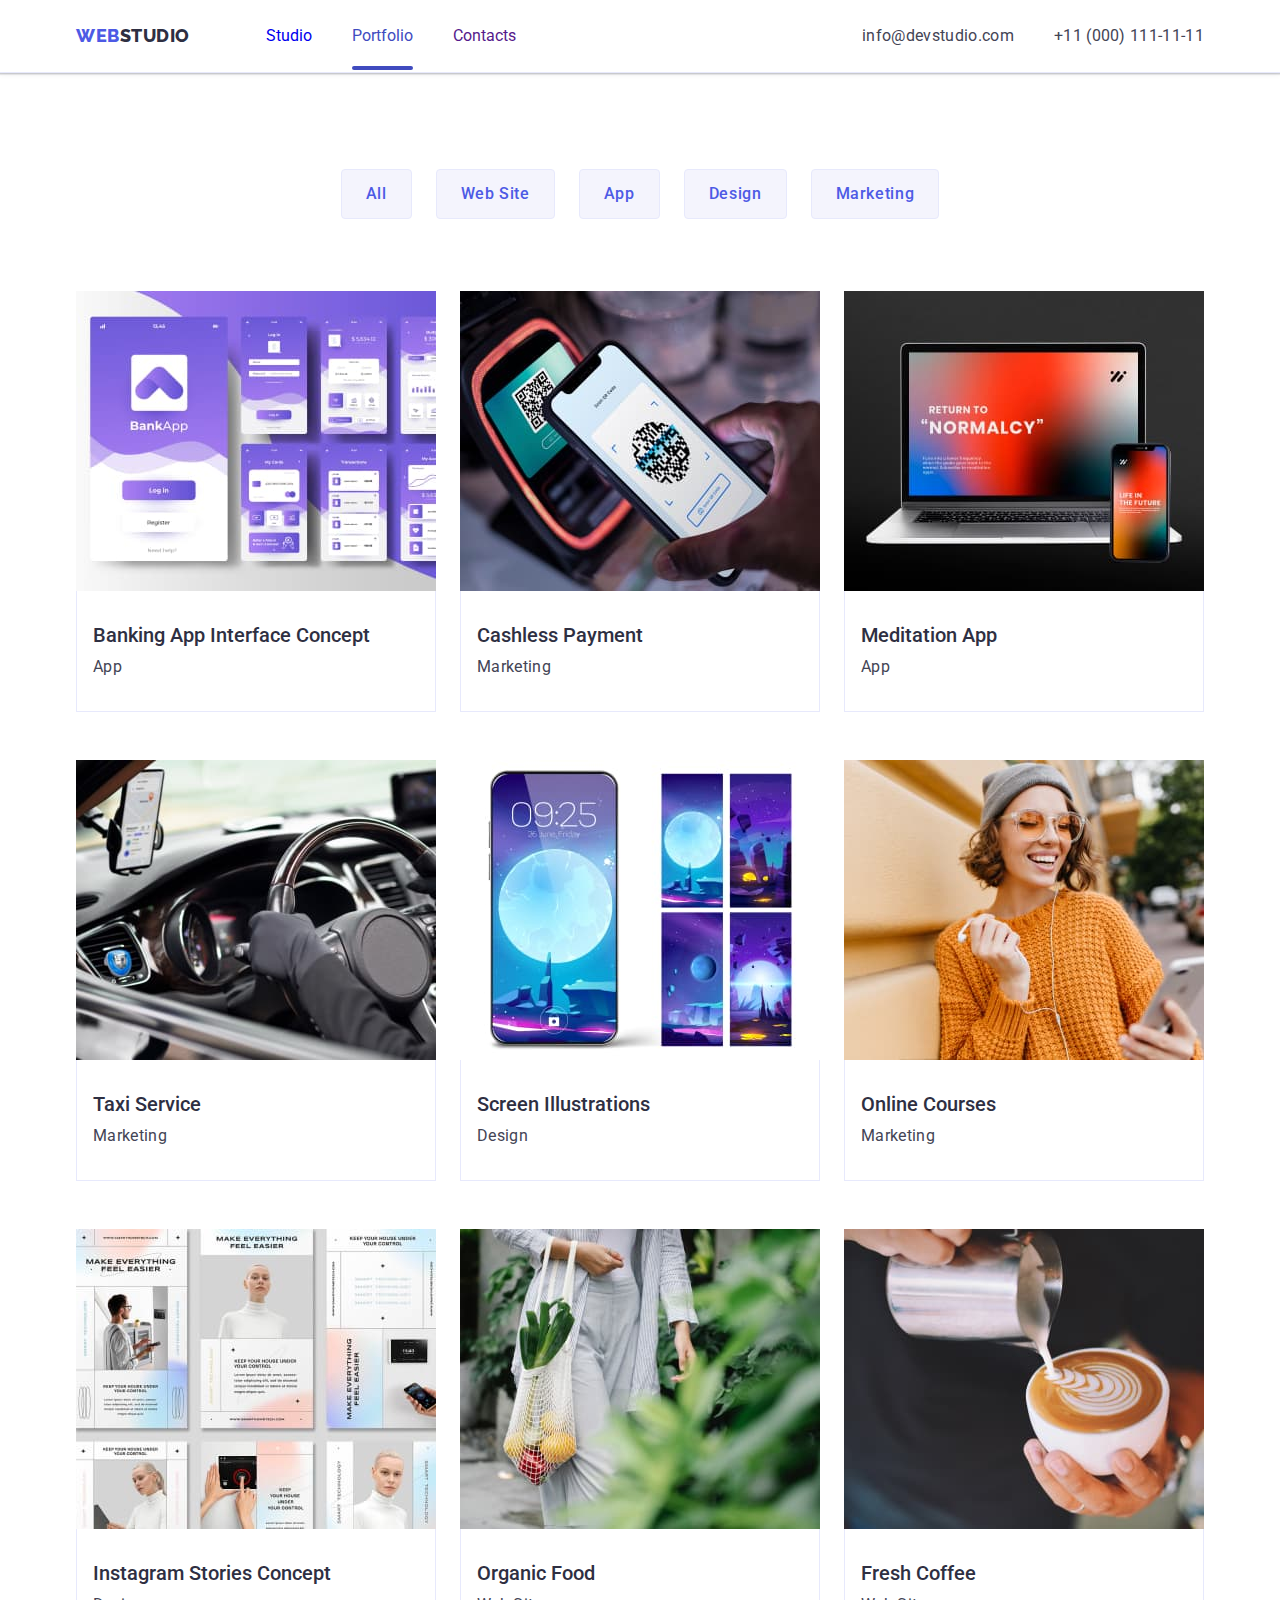
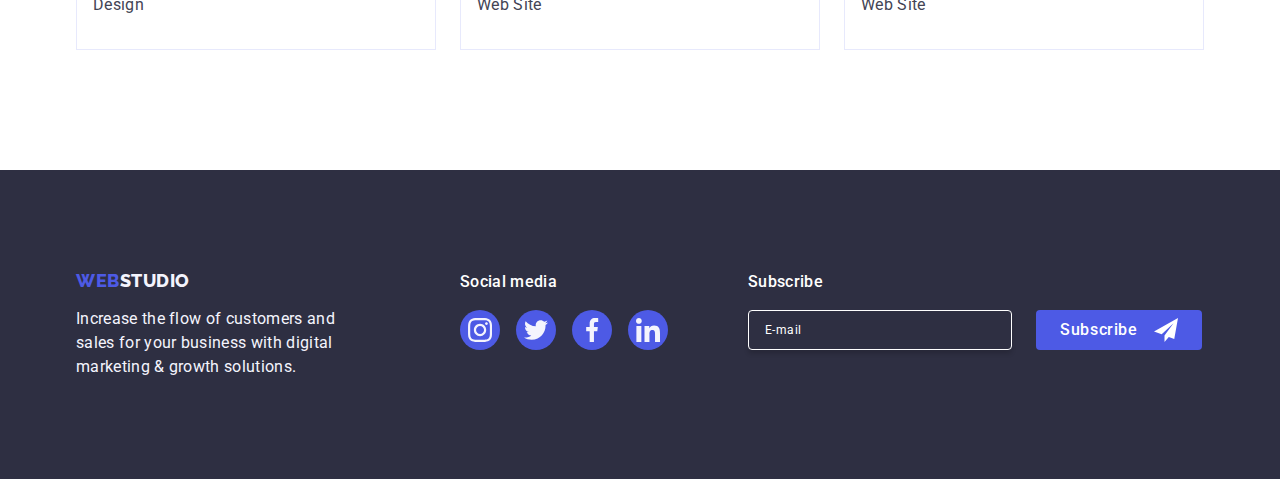
==== portfolio.html @ 520d7898 "13.01.2024" ====
<!DOCTYPE html>
<html lang="en">
  <head>
    <meta charset="UTF-8" />
    <meta name="viewport" content="width=device-width, initial-scale=1.0" />
    <link rel="preconnect" href="https://fonts.googleapis.com" />
    <link rel="preconnect" href="https://fonts.gstatic.com" crossorigin />
    <link
      href="https://fonts.googleapis.com/css2?family=Raleway:wght@800&family=Roboto:wght@400;500;700;900&display=swap"
      rel="stylesheet"
    />
    <!-- Najpierw normalizator -->
    <link
      rel="stylesheet"
      href="https://cdnjs.cloudflare.com/ajax/libs/modern-normalize/1.0.0/modern-normalize.min.css"
    />
    <link rel="stylesheet" href="./css/styles.css" />
    <title>Portfolio</title>
  </head>
  <body>
    <header class="header">
      <div class="container header-container">
        <nav class="header-container">
          <a class="logo link" href="./index.html"
            >Web<span class="logo-secondpart">Studio</span>
          </a>
          <ul class="list header-nav-list">
            <li>
              <a class="link" href="./index.html">Studio</a>
            </li>
            <li>
              <a class="link current" href="./portfolio.html">Portfolio</a>
            </li>
            <li>
              <a class="link" href="">Contacts</a>
            </li>
          </ul>
        </nav>
        <address class="address">
          <ul class="list header-address-list">
            <li>
              <a class="link" href="mailto:info@devstudio.com"
                >info@devstudio.com</a
              >
            </li>
            <li>
              <a class="link" href="tel:+110001111111">+11 (000) 111-11-11</a>
            </li>
          </ul>
        </address>
      </div>
    </header>
    <main>
      <section class="section-portfolio">
        <div class="container">
          <h1 class="visually-hidden">Portfolio</h1>
          <!-- Buttons -->
          <ul class="button-portfolio-list list">
            <li><button type="button" class="button-portfolio">All</button></li>
            <li>
              <button type="button" class="button-portfolio">Web Site</button>
            </li>
            <li><button type="button" class="button-portfolio">App</button></li>
            <li>
              <button type="button" class="button-portfolio">Design</button>
            </li>
            <li>
              <button type="button" class="button-portfolio">Marketing</button>
            </li>
          </ul>

          <!-- first line -->

          <ul class="picture-list list">
            <li class="section-list-item">
              <a href="" class="link">
                <div class="picture-overley-container">
                  <img
                    src="./images/portfolio/section1/bankingAppInterfaceConcept1.jpg"
                    alt="banking app interface concept"
                    width="360"
                    height="300"
                  />
                  <p class="picture-overlay-text">
                    14 Stylish and User-Friendly App Design Concepts · Task
                    Manager App · Calorie Tracker App · Exotic Fruit Ecommerce
                    App · Cloud Storage App
                  </p>
                </div>
                <div class="picture-list-item">
                  <h2 class="list-item-header">
                    Banking App Interface Concept
                  </h2>
                  <p class="text">App</p>
                </div>
              </a>
            </li>
            <li class="section-list-item">
              <a href="" class="link">
                <div class="picture-overley-container">
                  <img
                    src="./images/portfolio/section1/mobilePhoneAndPaymentTerminal2.jpg"
                    alt="mobile phone and payment terminal"
                    width="360"
                    height="300"
                  />
                  <p class="picture-overlay-text">
                    14 Stylish and User-Friendly App Design Concepts · Task
                    Manager App · Calorie Tracker App · Exotic Fruit Ecommerce
                    App · Cloud Storage App
                  </p>
                </div>
                <div class="picture-list-item">
                  <h2 class="list-item-header">Cashless Payment</h2>
                  <p class="text">Marketing</p>
                </div>
              </a>
            </li>
            <li class="section-list-item">
              <a href="" class="link">
                <div class="picture-overley-container">
                  <img
                    src="./images/portfolio/section1/openLaptopWithMobilePhone3.jpg"
                    alt="open laptop with mobile phone"
                    width="360"
                    height="300"
                  />
                  <p class="picture-overlay-text">
                    14 Stylish and User-Friendly App Design Concepts · Task
                    Manager App · Calorie Tracker App · Exotic Fruit Ecommerce
                    App · Cloud Storage App
                  </p>
                </div>
                <div class="picture-list-item">
                  <h2 class="list-item-header">Meditation App</h2>
                  <p class="text">App</p>
                </div>
              </a>
            </li>

            <!-- second line -->

            <li class="section-list-item">
              <a href="" class="link">
                <div class="picture-overley-container">
                  <img
                    src="./images/portfolio/section2/carInteriorExteriorView1.jpg"
                    alt="car interior exterior view"
                    width="360"
                    height="300"
                  />
                  <p class="picture-overlay-text">
                    14 Stylish and User-Friendly App Design Concepts · Task
                    Manager App · Calorie Tracker App · Exotic Fruit Ecommerce
                    App · Cloud Storage App
                  </p>
                </div>
                <div class="picture-list-item">
                  <h2 class="list-item-header">Taxi Service</h2>
                  <p class="text">Marketing</p>
                </div>
              </a>
            </li>
            <li class="section-list-item">
              <a href="" class="link">
                <div class="picture-overley-container">
                  <img
                    src="./images/portfolio/section2/phoneScreenWithVisibleWallpaperAndFourSmallWallpaperImages2.jpg"
                    alt="phone screen with visible wallpaper and four small wallpaper images"
                    width="360"
                    height="300"
                  />
                  <p class="picture-overlay-text">
                    14 Stylish and User-Friendly App Design Concepts · Task
                    Manager App · Calorie Tracker App · Exotic Fruit Ecommerce
                    App · Cloud Storage App
                  </p>
                </div>
                <div class="picture-list-item">
                  <h2 class="list-item-header">Screen Illustrations</h2>
                  <p class="text">Design</p>
                </div>
              </a>
            </li>
            <li class="section-list-item">
              <a href="" class="link">
                <div class="picture-overley-container">
                  <img
                    src="./images/portfolio/section2/womanWithGlassesInAnOrangeSweater3.jpg"
                    alt="woman with glasses in an orange sweater"
                    width="360"
                    height="300"
                  />
                  <p class="picture-overlay-text">
                    14 Stylish and User-Friendly App Design Concepts · Task
                    Manager App · Calorie Tracker App · Exotic Fruit Ecommerce
                    App · Cloud Storage App
                  </p>
                </div>
                <div class="picture-list-item">
                  <h2 class="list-item-header">Online Courses</h2>
                  <p class="text">Marketing</p>
                </div>
              </a>
            </li>

            <!-- third line -->

            <li class="section-list-item">
              <a href="" class="link">
                <div class="picture-overley-container">
                  <img
                    src="./images/portfolio/section3/sixPicturesWithTheMottoMakeEverythingEasier1.jpg"
                    alt="six pictures with the motto make everything easier"
                    width="360"
                    height="300"
                  />
                  <p class="picture-overlay-text">
                    14 Stylish and User-Friendly App Design Concepts · Task
                    Manager App · Calorie Tracker App · Exotic Fruit Ecommerce
                    App · Cloud Storage App
                  </p>
                </div>
                <div class="picture-list-item">
                  <h2 class="list-item-header">Instagram Stories Concept</h2>
                  <p class="text">Design</p>
                </div>
              </a>
            </li>
            <li class="section-list-item">
              <a href="" class="link">
                <div class="picture-overley-container">
                  <img
                    src="./images/portfolio/section3/womanHoldingABagWithVegetables2.jpg"
                    alt="woman holding a bag with vegetables"
                    width="360"
                    height="300"
                  />
                  <p class="picture-overlay-text">
                    14 Stylish and User-Friendly App Design Concepts · Task
                    Manager App · Calorie Tracker App · Exotic Fruit Ecommerce
                    App · Cloud Storage App
                  </p>
                </div>
                <div class="picture-list-item">
                  <h2 class="list-item-header">Organic Food</h2>
                  <p class="text">Web Site</p>
                </div>
              </a>
            </li>
            <li class="section-list-item">
              <a href="" class="link">
                <div class="picture-overley-container">
                  <img
                    src="./images/portfolio/section3/aJugWithMilkPouringIntoACupFullOfCoffee3.jpg"
                    alt="a jug with milk pouring into a cup full of coffee"
                    width="360"
                    height="300"
                  />
                  <p class="picture-overlay-text">
                    14 Stylish and User-Friendly App Design Concepts · Task
                    Manager App · Calorie Tracker App · Exotic Fruit Ecommerce
                    App · Cloud Storage App
                  </p>
                </div>
                <div class="picture-list-item">
                  <h2 class="list-item-header">Fresh Coffee</h2>
                  <p class="text">Web Site</p>
                </div>
              </a>
            </li>
          </ul>
        </div>
      </section>
    </main>
    <!-- Footer -->
    <footer class="footer">
      <div class="container footer-container">
        <div class="footer-logo-container">
          <a class="link logo" href="./index.html"
            >Web<span class="logo-secondpart-footer">Studio</span>
          </a>
          <p class="footer-text">
            Increase the flow of customers and sales for your business with
            digital marketing & growth solutions.
          </p>
        </div>
        <div>
          <p class="footer-socialmedia-text">Social media</p>
          <ul class="socialmedia-list-icons list">
            <li class="socialmedia-item-icon">
              <a href="" class="socialmedia-link-icon">
                <svg class="socialmedia-color-icon" width="24" height="24">
                  <use href="./images/icons.svg#icon-instagramIcon"></use>
                </svg>
              </a>
            </li>
            <li class="socialmedia-item-icon">
              <a href="" class="socialmedia-link-icon">
                <svg class="socialmedia-color-icon" width="24" height="24">
                  <use href="./images/icons.svg#icon-twitterIcon"></use>
                </svg>
              </a>
            </li>
            <li class="socialmedia-item-icon">
              <a href="" class="socialmedia-link-icon">
                <svg class="socialmedia-color-icon" width="24" height="24">
                  <use href="./images/icons.svg#icon-facebookIcon"></use>
                </svg>
              </a>
            </li>
            <li class="socialmedia-item-icon">
              <a href="" class="socialmedia-link-icon">
                <svg class="socialmedia-color-icon" width="24" height="24">
                  <use href="./images/icons.svg#icon-linkedinIcon"></use>
                </svg>
              </a>
            </li>
          </ul>
        </div>
        <!-- Subscribe -->
        <div class="footer-subscribe-wrapper">
          <p class="footer-subscribe-text">Subscribe</p>
          <form class="footer-subscribe-form">
            <label class="temp-label">
              <input
                class="footer-subscribe-input"
                type="email"
                name="email-field"
                placeholder="E-mail"
                required
              />
            </label>
            <button
              type="submit"
              name="email-subscribe-button"
              class="footer-subscribe-button"
            >
              Subscribe
              <svg class="footer-subscribe-icon" width="24" height="24">
                <use href="./images/icons.svg#icon-send"></use>
              </svg>
            </button>
          </form>
        </div>
      </div>
    </footer>
  </body>
</html>
---- css/styles.css ----
*,
*::before,
*::after {
    box-sizing: border-box;
    margin: 0;
    padding: 0;
}

:root{
    --iris: #4D5AE5;
    --navy-blue: #2E2F42;
    --ocean: #404BBF;
    --slate: #434455;
    --white: #FFFFFF;
    --cornflower: #E7E9FC;
    --cloud: #F4F4FD;
    --green: #31D0AA;
    --light-slate:#8E8F99;
    --dairy: #FCFCFC;
    --grey: #2e2f42;
}

/* Globalne resetowanie stylow */
h1,
h2,
h3,
h4,
h5,
h6,
p,
ul {
  margin: 0;
  padding: 0;
}

img {
    display: block;
    max-width: 100%;
    height: auto;
}

button {
    cursor: pointer;
    border: none;
    border-radius: 4px;
}

ul,
ol {
    list-style: none;
    margin: 0;
    padding-left: 0;
}

body{
    font-family: 'Roboto', sans-serif;
    color: var(--slate);
    background: var(--white);
}

/* Link */
.link{
    text-decoration: none;
}

.header-nav-link {
    font-weight: 500;
    line-height: 1.5;
    letter-spacing: 0.32px;
    color: var(--navy-blue);
    position: relative;
    display: block;
    transition: color 250ms cubic-bezier(0.4, 0, 0.2, 1);
}

.header-nav-link:hover,
.header-nav-link:focus {
    color:var(--ocean);
}

.container{
    /* width: 1158px;
    margin: 0 auto;
    padding: 0 15px; */

    min-width: 320px;
        padding-left: 16px;
        padding-right: 16px;
        margin: 0 auto;
}
@media screen and (min-width: 428px) {
    .container {
        width: 428px;
    }
}

@media screen and (min-width: 768px) {
    .container {
        width: 768px;
    }
}

@media screen and (min-width: 1158px) {
    .container {
        width: 1158px;
        padding: 0 15px;
        
    }
}
/* Logo */
.logo {
    font-family: 'Raleway', sans-serif;
    font-size: 18px;
    font-weight: 800;
    line-height: 1.17;
    letter-spacing: 0.54px;
    text-transform: uppercase;
    color: var(--iris);
    text-decoration: none;
    display: inline-block;
    margin-right: 76px;
}

.logo-secondpart {
    color: var(--navy-blue);
}

.logo-secondpart-footer {
    color: var(--cloud);
}
/* ----Logo */
.logo:hover{
    color: var(--ocean);
}
/* Modal */
.backdrop {
    position: fixed;
    top: 0;
    left: 0;
    width: 100%;
    height: 100%;
    background-color: rgba(46, 47, 66, 0.4);
    transition: opacity 250ms cubic-bezier(0.4, 0, 0.2, 1),
        visibility 250ms cubic-bezier(0.4, 0, 0.2, 1);
}

.backdrop.is-hidden {
    opacity: 0;
    visibility: hidden;
    pointer-events: none;
}

.modal {
    position: absolute;
    top: 50%;
    left: 50%;
    transform: translateX(-50%) translateY(-50%);
    width: 408px;
    min-height: 584px;
    border-radius: 4px;
    box-shadow: 0px 2px 1px 0px rgba(0, 0, 0, 0.2),
        0px 1px 3px 0px rgba(0, 0, 0, 0.12), 0px 1px 1px 0px rgba(0, 0, 0, 0.14);
    background-color: var(--dairy);
    transition: transform 250ms cubic-bezier(0.4, 0, 0.2, 1);
    padding: 72px 24px 24px 24px;
    
}

.close-btn {
    padding: 0;
    position: absolute;
    top: 24px;
    right: 24px;
    display: flex;
    justify-content: center;
    align-items: center;
    width: 24px;
    height: 24px;
    border-radius: 50%;
    border: 1px solid rgba(0, 0, 0, 0.1);
    background-color: var(--cornflower);
    transition: background-color 250ms cubic-bezier(0.4, 0, 0.2, 1),
        border 250ms cubic-bezier(0.4, 0, 0.2, 1);
}

.modal-icon-close {
    fill: var(--navy-blue);
    transition: fill 250ms cubic-bezier(0.4, 0, 0.2, 1);
}

.close-btn:hover ,
.close-btn:focus  {
    background-color: var(--ocean);
    border: none;
    fill: var(--white);
}

.close-btn:hover .modal-icon-close,
.close-btn:focus .modal-icon-close {
    fill: var(--white);
}

.modal-title {
    color: var(--navy-blue);
    font-weight: 500;
    font-size: 16px;
    line-height: 1.5;
    letter-spacing: 0.32px;
    text-align: center;
    margin-bottom: 16px;
    display: block;
}

.modal-wrapper {
    margin-bottom: 8px;
}

.modal-label {
    color: var(--light-slate);
    font-size: 12px;
    line-height: 1.17;
    letter-spacing: 0.04em;
    display: block;
    margin-bottom: 4px;
}

.modal-icon-wrapper {
    position: relative;
}

.modal-input {
    width: 100%;
    height: 40px;
    flex-shrink: 0;
    border-radius: 4px;
    border: 1px solid rgba(46, 47, 66, 0.4);
    background-color: transparent;
    padding-left: 38px;
    outline: transparent;
    transition: border-color 250ms cubic-bezier(0.4, 0, 0.2, 1);
}

.modal-input:focus {
    border-color: var(--iris);
}

.modal-input:focus+.modal-icon {
    fill: var(--iris);
}

.modal-icon {
    fill: var(--navy-blue);
    position: absolute;
    left: 16px;
    top: 50%;
    transform: translateY(-50%);
    transition: fill 250ms cubic-bezier(0.4, 0, 0.2, 1);
}

.modal-text-field-wrapper {
    margin-bottom: 16px;
}

.modal-text-field {
    font-weight: 400;
    font-size: 12px;
    line-height: 1.17;
    letter-spacing: 0.04em;
    width: 100%;
    min-height: 120px;
    padding: 8px 16px;
    flex-shrink: 0;
    border-radius: 4px;
    border: 1px solid rgba(46, 47, 66, 0.4);
    outline: transparent;
    resize: none;
    transition: border-color 250ms cubic-bezier(0.4, 0, 0.2, 1);
    color: rgba(46, 47, 66, 0.4);
    background-color: transparent;
}

.modal-text-field::placeholder {
    color: rgba(46, 47, 66, 0.4);
}

.modal-text-field:focus {
    border-color: var(--iris);
}

.modal-check-wrapper {
    margin-bottom: 24px;
}

.modal-check-input:checked+.modal-check-text .modal-check-box {
    background-color: var(--ocean);
    border: none;
    fill: var(--cloud);
}

.modal-check-text {
    color: var(--light-slate);
    font-size: 12px;
    line-height: 1.17;
    letter-spacing: 0.04em;
    cursor: pointer;
    display: block;
    
}

.modal-check-box {
    width: 16px;
    height: 16px;
    border-radius: 2px;
    border: 1px solid rgba(46, 47, 66, 0.4);
    margin-right: 8px;
    display: inline-flex;
    align-items: center;
    justify-content: center;
    fill: transparent;
    transition: background-color 250ms cubic-bezier(0.4, 0, 0.2, 1),
        border 250ms cubic-bezier(0.4, 0, 0.2, 1),
        fill 250ms cubic-bezier(0.4, 0, 0.2, 1);
    cursor: pointer;
}

.modal-check-input:focus+.modal-check-text .modal-check-box {
    border-color: var(--ocean);
}

.modal-link-text:hover,
.modal-link-text:focus {
    color: var(--ocean);
}

.modal-link-text {
    margin-left: 4px;
    color: var(--iris);
    text-decoration: underline;
    transition: color 250ms cubic-bezier(0.4, 0, 0.2, 1);
}

.modal-button-submit {
    font-family: 'Roboto', sans-serif;
    font-size: 16px;
    font-weight: 500;
    line-height: 1.5;
    letter-spacing: 0.04em;
    min-width: 169px;
    height: 56px;
    border-radius: 4px;
    background-color: var(--iris);
    box-shadow: 0px 4px 4px 0px rgba(0, 0, 0, 0.15);
    padding: 16px 32px;
    margin: 0 auto;
    display: block;
    color: var(--white);
    text-align: center;
    border: none;
    cursor: pointer;
    transition: background-color 250ms cubic-bezier(0.4, 0, 0.2, 1);
}

.modal-button-submit:hover,
.modal-button-submit:focus {
    background-color: var(--ocean);
}
/* -------------------Modal */

.header{
    flex-shrink: 0;
    border-bottom: 1px solid var(--cornflower, #E7E9FC);
    display: flex;
    box-shadow: 0px 2px 1px rgba(46, 47, 66, 0.08),
            0px 1px 1px rgba(46, 47, 66, 0.16), 0px 1px 6px rgba(46, 47, 66, 0.08);
}

.header-container {
    display: flex;
    align-items: center;
}

.header-nav-list {
    display: flex;
    gap: 40px;
}

.header-nav-list .link{
    padding: 24px 0;
    position: relative;
    display: block;
    transition: color 250ms cubic-bezier(0.4, 0, 0.2, 1);
}

.header-nav-list .current{
    color: var(--ocean);
}

.header-nav-list .current::after {
    content: '';
    display: block;
    width: 100%;
    height: 4px;
    border-radius: 2px;
    background-color: var(--ocean);
    position: absolute;
    bottom: -1px;
    left: 0;
}

@media screen and (max-width: 767px) {
    .header-nav-list-item {
        display: none;
    }
}

/* Adres */
.address {
    font-style: normal;
    margin-left: auto;
}

@media screen and (max-width: 767px) {
    .address {
        display: none;
    }
}

/* .header-address-list {
    display: flex;
    gap: 40px;
    padding-top: 24px;
    padding-bottom: 24px;
} */

.address .link {
    /* font-size: 16px; */
    font-weight: 400;
    line-height: 1.5;
    letter-spacing: 0.32px;
    color: var(--slate);
}
@media screen and (min-width: 1158px) {
    .header-address-list {
        padding-top: 24px;
        padding-bottom: 24px;
        display: flex;
        gap: 40px;
    }
}
@media screen and (max-width: 1157px) {
    .header-contacts__item:first-child {
        margin-bottom: 12px;
    }
}

@media screen and (min-width: 768px) {
    .header-contacts__link {
        color: var(--slate);
        font-weight: 400;
        font-size: 12px;
        line-height: 1.17;
        letter-spacing: 0.04em;
        transition: color 250ms cubic-bezier(0.4, 0, 0.2, 1);
    }
}

@media screen and (min-width: 1158px) {
    .header-contacts__link {
        font-size: 16px;
        line-height: 1.5;
        display: inline-block;
    }
}
/* ---------Adres */

/* Mobile menu */
@media screen and (min-width: 768px) {
    .mobile-menu__open {
        display: none;
    }
}

.mobile-menu__open {
    padding: 24px 0;
    line-height: 0;
    background-color: transparent;
    border: none;
    margin-left: auto;
}

.mobile-menu__open-icon {
    fill: var(--navy-blue);
}

.mobile-menu__container {
    position: fixed;
    top: 0;
    left: 0;
    width: 100vw;
    height: 100vh;
    background-color: var(--white);
    z-index: 999;
    transform: translateX(100%);
    transition: transform 250ms cubic-bezier(0.4, 0, 0.2, 1);
}

.mobile-menu__container.is-open {
    visibility: visible;
    pointer-events: auto;
    transform: translateX(0);
}

@media screen and (max-width: 767px) {
    .mobile-menu__wrapper {
        max-width: 428px;
    }
}

.mobile-menu__wrapper {
    position: relative;
    height: 100%;
    display: flex;
    flex-direction: column;
    padding: 80px 40px 40px 40px;
    margin-left: auto;
    margin-right: auto;
    overflow: auto;
}

.mobile-menu__close {
    position: absolute;
    top: 24px;
    right: 24px;
    width: 24px;
    height: 24px;
    border-radius: 50%;
    display: flex;
    align-items: center;
    justify-content: center;
    padding: 0;
    background: transparent;
    border: 1px solid rgba(0, 0, 0, 0.1);
    cursor: pointer;
    transition: background-color 250ms cubic-bezier(0.4, 0, 0.2, 1),
        border 250ms cubic-bezier(0.4, 0, 0.2, 1);
}

.mobile-menu__close:hover,
.mobile-menu__close:focus {
    background-color: var(--ocean);
    border: none;
    fill: var(--white);
}

.mobile-menu__close-icon {
    transition: fill 250ms cubic-bezier(0.4, 0, 0.2, 1);
}

.mobile-menu__item:not(:last-child) {
    margin-bottom: 40px;
}

.mobile-menu__nav {
    font-weight: 700;
    font-size: 36px;
    line-height: 1.11;
    letter-spacing: 0.02em;
    color: var(--navy-blue);
    transition: color 250ms cubic-bezier(0.4, 0, 0.2, 1);
}

.mobile-menu__nav:hover,
.mobile-menu__nav:focus {
    color: var(--ocean);
}

.mobile-menu__nav.current {
    color: var(--ocean);
}

.mobile-menu__contacts {
    margin-top: auto;
    margin-bottom: 40px;
}

.mobile-menu__contacts-item:last-child {
    margin-top: 40px;
}

.mobile-menu__contacts-tel {
    font-style: normal;
    font-weight: 700;
    font-size: 32px;
    line-height: 1.11;
    letter-spacing: 0.02em;
    text-transform: capitalize;
    color: var(--iris);
}

.mobile-menu__contacts-mail {
    font-style: normal;
    font-weight: 500;
    font-size: 20px;
    line-height: 1.2;
    letter-spacing: 0.02em;
    color: var(--slate);
}

.mobile-menu__social-list {
    display: flex;
    justify-content: start;
    gap: 56px;
}

.mobile-menu__social-item {
    width: 40px;
    height: 40px;
}

.mobile-menu__social-icon {
    fill: var(--cloud);
}

.mobile-menu__social-link {
    width: 100%;
    height: 100%;
    background-color: var(--iris);
    border-radius: 50%;
    display: flex;
    justify-content: center;
    align-items: center;
    transition: background-color 250ms cubic-bezier(0.4, 0, 0.2, 1);
}

.mobile-menu__social-link:focus {
    background-color: var(--ocean);
}

@media screen and (max-width: 427px) {
    .mobile-menu__social-list {
        gap: calc((100% - 160px) / 4);
    }

    .mobile-menu__contacts-tel {
        font-size: 24px;
    }
}

.is-active-js {
    color: var(--white);
    background-color: var(--ocean);
    box-shadow: 0px 2px 2px 0px rgba(0, 0, 0, 0.12),
        0px 2px 1px 0px rgba(0, 0, 0, 0.08), 0px 3px 1px 0px rgba(0, 0, 0, 0.1);
    border: 1px solid transparent;
}
/* --------------------Mobile Menu */

/* Section1 */


.section-one-background {
    background-color: var(--navy-blue);
}

@media screen and (max-width: 1157px) {
    .section-one-background {
        padding: 112px 0;
    }
}

@media screen and (min-width: 1158px) {
    .section-one-background {
        padding: 188px 0;
    }
}

.section-one-background {
    margin: 0 auto;
    max-width: 1440px;
    background-position: center;
    background-repeat: no-repeat;
    background-size: cover;
    background-image: linear-gradient(rgba(46, 47, 66, 0.7),
            rgba(46, 47, 66, 0.7)),
        url('../images/mainPage/section1/sectionOneBackground-mobile@1x.jpg');
}

@media (min-device-pixel-ratio: 2),
(min-resolution: 192dpi),
(min-resolution: 2dppx) {
    .section-one-background {
        background-image: linear-gradient(rgba(46, 47, 66, 0.7),
                rgba(46, 47, 66, 0.7)),
            url('../images/mainPage/section1/sectionOneBackground-mobile@2x.jpg');
    }
}

@media screen and (min-width: 768px) {
    .section-one-background {
        width: 100%;
        background-image: linear-gradient(rgba(46, 47, 66, 0.7),
                rgba(46, 47, 66, 0.7)),
            url('../images/mainPage/section1/sectionOneBackground-tablet@1x.jpg');
    }

    @media (min-device-pixel-ratio: 2),
    (min-resolution: 192dpi),
    (min-resolution: 2dppx) {
        .section-one-background {
            background-image: linear-gradient(rgba(46, 47, 66, 0.7),
                    rgba(46, 47, 66, 0.7)),
                url('../images/mainPage/section1/sectionOneBackground-tablet@2x.jpg');
        }
    }
}

@media screen and (min-width: 1158px) {
    .section-one-background {
        width: 100%;
        background-image: linear-gradient(rgba(46, 47, 66, 0.7),
                rgba(46, 47, 66, 0.7)),
            url('../images/mainPage/section1/sectionOneBackground-desktop@1x.jpg');
    }

    @media (min-device-pixel-ratio: 2),
    (min-resolution: 192dpi),
    (min-resolution: 2dppx) {
        .section-one-background {
            background-image: linear-gradient(rgba(46, 47, 66, 0.7),
                    rgba(46, 47, 66, 0.7)),
                url('../images/mainPage/section1/sectionOneBackground-desktop@2x.jpg');
        }
    }
}

.header-first {
    color: var(--white);
    text-align: center;
    font-size: 36px;
    font-weight: 700;
    font-weight: bold;
    line-height: 1.11;
    letter-spacing: 1.12px;
    max-width: 320px;
    margin: 0 auto 72px;
}

@media screen and (min-width: 768px) {
    .header-first {
        font-size: 56px;
        line-height: 1.07;
        max-width: 496px;
        margin: 0 auto 36px;
    }
}

@media screen and (min-width: 1158px) {
    .header-first {
        margin: 0 auto 48px;
    }
}

/* section2 */
@media screen and (max-width: 1157px) {
    .section {
        padding: 96px 0;
    }
}

@media screen and (min-width: 1158px) {
    .section {
        padding: 120px 0;
    }
}

.section-one{
    padding: 188px 0;
}


.button-orderservice {
    font-family: 'Roboto', sans-serif;
    background: var(--iris);
    font-weight: 500;
    line-height: 1.5;
    letter-spacing: 0.64px;
    color: var(--white);
    border-radius: 4px;
    padding: 16px 32px;
    border: none;
    box-shadow: 0px 4px 4px 0px rgba(0, 0, 0, 0.15);
    display: block;
    margin: 0 auto;
    min-width: 169px; 
    transition: background-color 250ms cubic-bezier(0.4, 0, 0.2, 1);
}

.socialmedia-link-icon:hover,
.socialmedia-link-icon:focus,
.button-orderservice:hover,
.button-orderservice:focus {
    background: var(--ocean);
}

/* Section2 Section3*/
@media screen and (max-width: 1157px) {
    .section-three {
        display: none;
    }
}

@media screen and (min-width: 1158px) {
    .section-three {
        padding: 0 0 120px 0;
    }
}

.visually-hidden {
    position: absolute;
    width: 1px;
    height: 1px;
    margin: -1px;
    border: 0;
    padding: 0;
    white-space: nowrap;
    clip-path: inset(100%);
    clip: rect(0 0 0 0);
    overflow: hidden;
}

@media screen and (max-width: 767px) {
    .section-list {
        display: flex;
        flex-direction: column;
        gap: 72px;
    }
}

@media screen and (min-width: 768px) {
    .section-list {
        display: flex;
        flex-direction: row;
        flex-wrap: wrap;
        row-gap: 72px;
        column-gap: 24px;
    }
}

@media screen and (min-width: 1158px) {
    .section-list {
        flex-wrap: nowrap;
        gap: 24px;
    }
}

@media screen and (min-width: 768px) {
    .section-two-list-item {
        width: calc((100% - 24px) / 2);
    }
}

@media screen and (min-width: 1158px) {
    .section-two-list-item {
        width: calc((100% - 72px) / 4);
    }
}

.header-second {
    font-size: 36px;
    font-weight: 700;
    line-height: 1.11;
    letter-spacing: 0.72px;
    text-transform: capitalize;
    text-align: center;
    color: var(--navy-blue);
    margin-bottom: 72px;
}

/* Icons -section 2 */
.svg-shape-section-two {
    display: flex;
    align-items: center;
    justify-content: center;
    height: 112px;
    width: 264px;
    border-radius: 4px;
    background-color: var(--cloud);
    margin-bottom: 8px;
}

@media screen and (max-width: 1157px) {
    .svg-shape-section-two {
        display: none;
    }
}

/* Icons socialmedia */
.socialmedia-list-icons {
    display: flex;
    align-items: center;
    justify-content: center;
    gap: 24px;
    margin-top:8px;
}

.socialmedia-item-icon {
    width: 40px;
    height: 40px;
}

.socialmedia-link-icon {
    display: flex;
    align-items: center;
    justify-content: center;
    width: 100%;
    height: 100%;
    background-color: var(--iris);
    border-radius: 50%;
    transition: background-color 250ms cubic-bezier(0.4, 0, 0.2, 1);
}

.socialmedia-color-icon {
    fill: var(--cloud);
}

/* Studio: h3 */
.list-item-header {
    color: var(--navy-blue);
    text-align: center;
    font-weight: 700;
    font-size: 36px;
    line-height: 1.11;
    margin-bottom: 8px;
}

@media screen and (min-width: 768px) {
    .list-item-header {
        text-align: start;
    }
}

@media screen and (min-width: 1158px) {
    .list-item-header {
        font-weight: 500;
        font-size: 20px;
        line-height: 1.2;
    }
}

.text {
    line-height: 1.5;
    letter-spacing: 0.32px;
    font-weight: 500;
    font-size: 16px;
    color: var(--slate);
}

@media screen and (min-width: 1158px) {
    .text {
        font-weight: 400;
    }
}

/* Section4 */
.section-fourth {
    background: var(--cloud);
}

.section-fourth-list-item{
    padding: 32px 0;
    text-align: center;
}

.list-item{
    background: var(--white);
    box-shadow: 0px 2px 1px 0px rgba(46, 47, 66, 0.08),
            0px 1px 1px 0px rgba(46, 47, 66, 0.16),
            0px 1px 6px 0px rgba(46, 47, 66, 0.08);
        border-radius: 0px 0px 4px 4px;
}

/* Section5 */
.section-five-list {
    display: flex;
    align-items: center;
    justify-content: center;
    gap: 24px;
}

.section-five-list-item {
    width: 168px;
    height: 88px;
}

.section-five-list-link {
    display: flex;
    justify-content: center;
    align-items: center;
    width: 100%;
    height: 100%;
    color: var(--light-slate);
    border-radius: 4px;
    border: 1px solid var(--light-slate);
    transition: border-color 250ms cubic-bezier(0.4, 0, 0.2, 1),
            color 250ms cubic-bezier(0.4, 0, 0.2, 1);
    fill: currentColor;
}

.section-five-list-link:hover,
.section-five-list-link:focus {
    color: var(--ocean);
    border-color: var(--ocean);
    fill: var(--ocean);
}

/* Footer */
.footer{
    background: var(--navy-blue);
    padding: 100px 0;
}

.footer-container {
    display: flex;
    align-items: baseline;
}

.footer-logo-container {
    width: 264px;
    margin-right: 120px;
}

.footer .logo{
    margin-bottom: 16px;
}

.footer-text
{
    line-height: 1.5;
    color: var(--cloud);
    width: 264px;
    letter-spacing: 0.02em
}

.footer-socialmedia-text {
    font-weight: 500;
    line-height: 1.5;
    color: var(--white);
    margin-bottom: 16px;
    letter-spacing: 0.02em;
}

.footer .socialmedia-list-icons{
    gap: 16px
}

.footer .socialmedia-link-icon:hover,
.footer .socialmedia-link-icon:focus
{
    background-color: var(--green);
}

/* Subscribe form */
.footer-subscribe-wrapper {
    margin-top: 0;
    margin-left: 80px;
}

.footer-subscribe-text {
    font-weight: 500;
    font-size: 16px;
    line-height: 1.5;
    color: var(--white);
    margin-bottom: 16px;
    letter-spacing: 0.02em;
}

.footer-subscribe-form {
    display: flex;
    flex-direction: row;
    gap: 24px;
}

.footer-subscribe-input {
    font-weight: 400;
    font-size: 12px;
    line-height: 1.5;
    letter-spacing: 0.04em;
    color: var(--white);
    background-color: transparent;
    width: 264px;
    min-height: 40px;
    flex-shrink: 0;
    padding-left: 16px;
    border-radius: 4px;
    border: 1px solid var(--white);
    box-shadow: 0px 4px 4px 0px rgba(0, 0, 0, 0.15);
    outline: none;
}

.footer-subscribe-input::placeholder {
    color: var(--white);
}

.footer-subscribe-button {
    font-family: 'Roboto', sans-serif;
    font-weight: 500;
    font-size: 16px;
    line-height: 1.5;
    letter-spacing: 0.04em;
    color: var(--white);
    background-color: var(--iris);
    display: flex;
    align-items: center;
    justify-content: center;
    text-align: center;
    height: 40px;
    min-width: 165px;
    padding: 8px 24px;
    border: none;
    border-radius: 4px;
    cursor: pointer;
    transition: background-color 250ms cubic-bezier(0.4, 0, 0.2, 1);
    margin-left: auto;
    margin-right: auto;
}

.footer-subscribe-button:hover,
.footer-subscribe-button:focus {
    background-color: var(--ocean);
}

.footer-subscribe-icon {
    fill: var(--white);
    margin-left: 16px;
}

/* Portfolio */
.section-portfolio{
    padding: 96px 0 120px 0;
}

.button-portfolio-list {
    display: flex;
    justify-content: center;
    gap: 24px;
    margin-bottom: 72px;
}

.button-portfolio{
    font-family: 'Roboto', sans-serif;
    background: var(--cloud);
    /* font-size: 16px; */
    font-weight: 500;
    line-height: 1.5;
    letter-spacing: 0.64px;
    color: var(--iris);
    text-align: center;
    border: 1px solid var(--cornflower);
    border-radius: 4px;
    padding: 12px 24px 12px 24px;
    transition: color 250ms cubic-bezier(0.4, 0, 0.2, 1),
            background-color 250ms cubic-bezier(0.4, 0, 0.2, 1),
            border-color 250ms cubic-bezier(0.4, 0, 0.2, 1),
            box-shadow 250ms cubic-bezier(0.4, 0, 0.2, 1);
}

.button-portfolio:hover,
.button-portfolio:focus{
    background: var(--ocean);
    font-weight: 500;
    line-height: 1.5;
    letter-spacing: 0.64px;
    color:var(--white);
    box-shadow: 0px 2px 2px 0px rgba(0, 0, 0, 0.12),
                0px 2px 1px 0px rgba(0, 0, 0, 0.08), 0px 3px 1px 0px rgba(0, 0, 0, 0.1);
    border: 1px solid transparent;
}

.picture-list {
    display: flex;
    flex-wrap: wrap;
    gap: 48px 24px;
}
.picture-overley-container {
    position: relative;
    overflow: hidden;
}
.picture-overlay-text {
    position: absolute;
    top: 0;
    left: 0;
    font-weight: 400;
    font-size: 16px;
    line-height: 1.5;
    padding: 40px 32px;
    width: 100%;
    height: 100%;
    transform: translateY(100%);
    background-color: var(--iris);
    transition: transform 250ms cubic-bezier(0.4, 0, 0.2, 1);
    color: var(--cloud);
}

.picture-list-item {
    border: 1px solid var(--cornflower);
    border-top: none;
    padding: 32px 16px;
}

.picture-list .link
{
    display: block;
    transition: box-shadow 250ms cubic-bezier(0.4, 0, 0.2, 1);
}

.picture-list .link:hover,
.picture-list .link:focus {
    box-shadow: 0px 1px 6px rgba(46, 47, 66, 0.08),
            0px 1px 1px rgba(46, 47, 66, 0.16), 0px 2px 1px rgba(46, 47, 66, 0.08);
}

.picture-list .link:hover .picture-overlay-text,
.picture-list .link:focus .picture-overlay-text {
    transform: translateY(0);
}
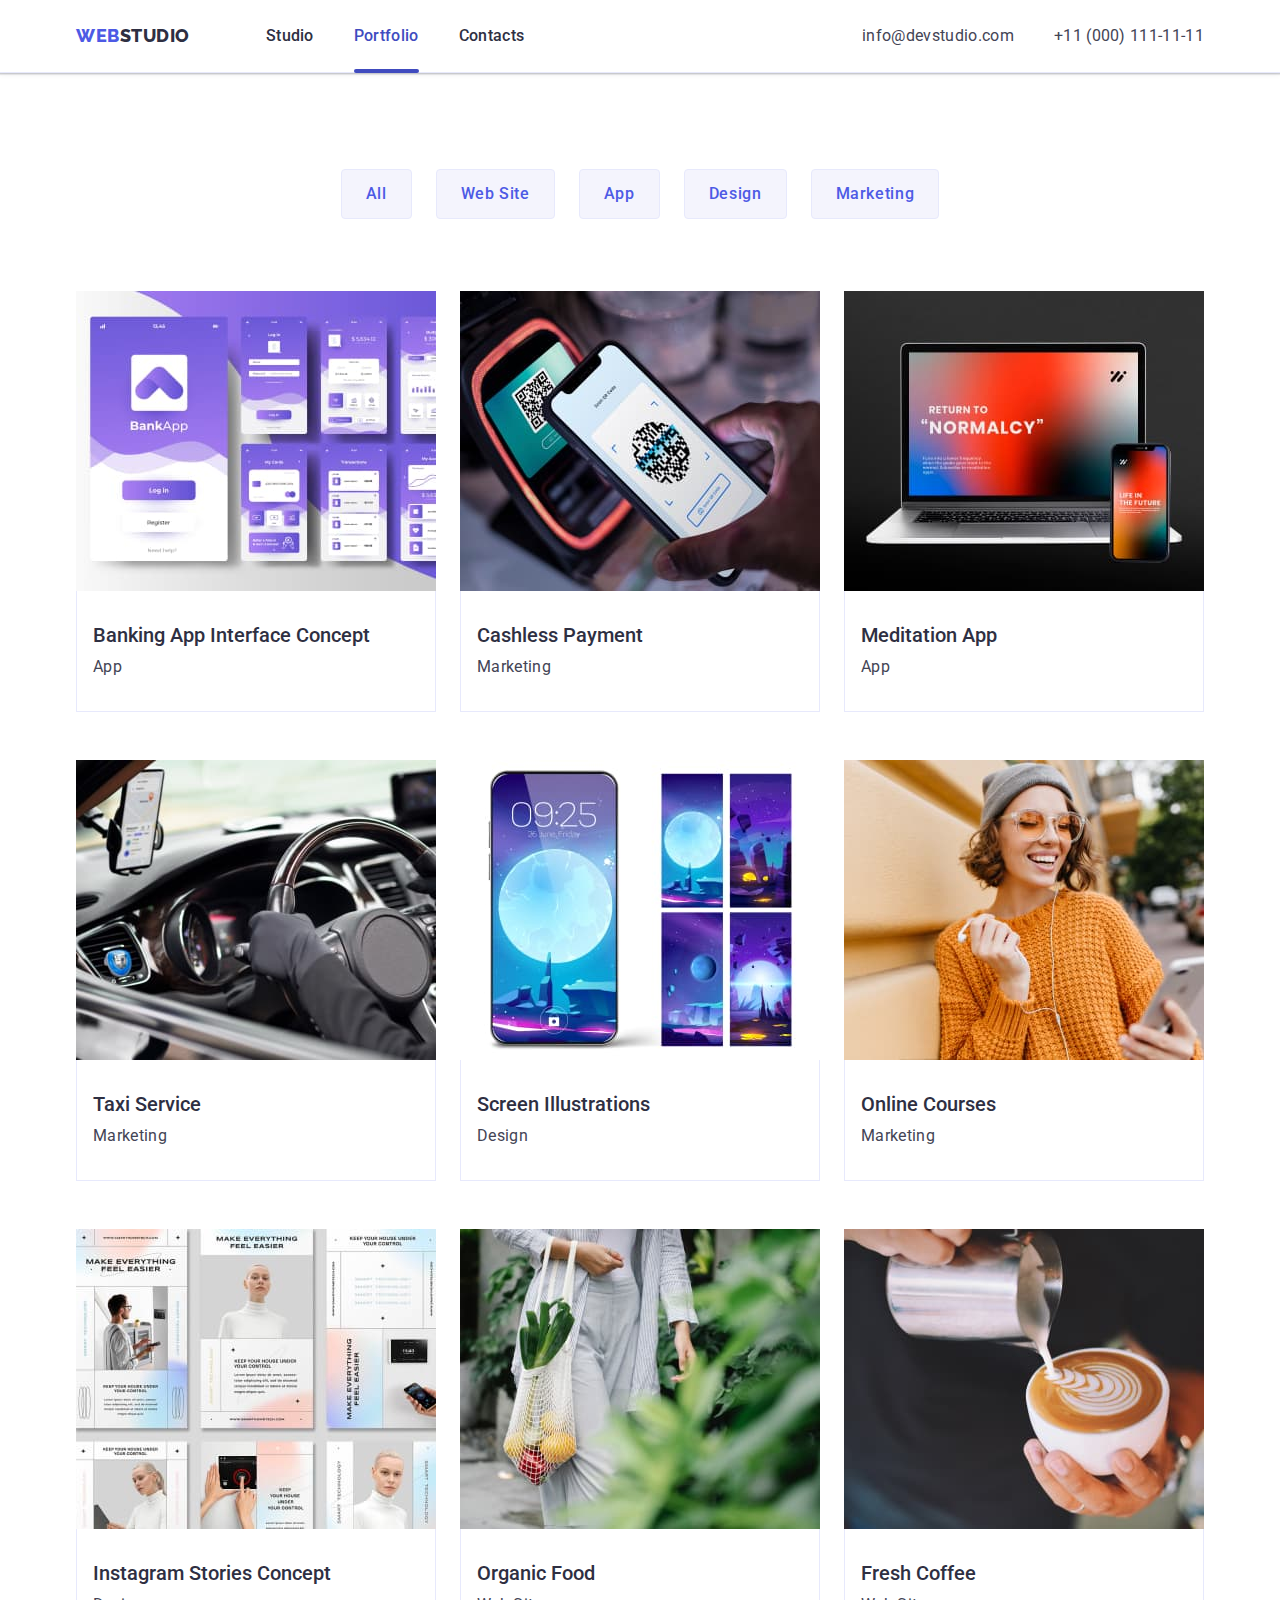
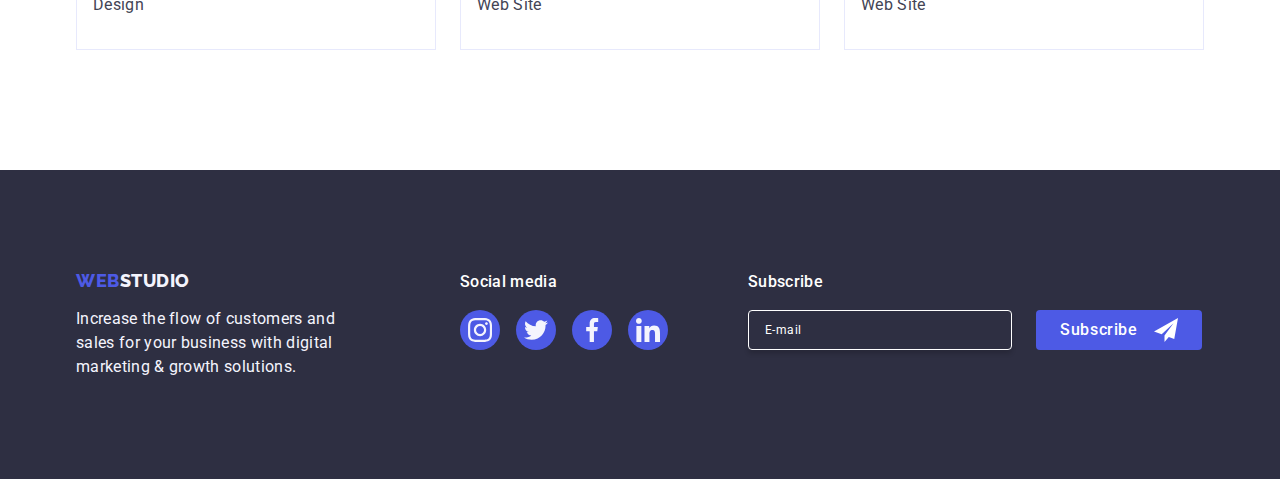
==== commit 21eb7243: "Poprawki mentora 1 - 16.01.2024" ====
--- a/portfolio.html
+++ b/portfolio.html
@@ -25,29 +25,126 @@
             >Web<span class="logo-secondpart">Studio</span>
           </a>
           <ul class="list header-nav-list">
-            <li>
-              <a class="link" href="./index.html">Studio</a>
-            </li>
-            <li>
-              <a class="link current" href="./portfolio.html">Portfolio</a>
-            </li>
-            <li>
-              <a class="link" href="">Contacts</a>
+            <li class="header-nav-list-item">
+              <a class="link header-nav-link" href="./index.html">Studio</a>
+            </li>
+            <li class="header-nav-list-item">
+              <a class="link header-nav-link current" href="./portfolio.html"
+                >Portfolio</a
+              >
+            </li>
+            <li class="header-nav-list-item">
+              <a class="link header-nav-link" href="">Contacts</a>
             </li>
           </ul>
         </nav>
         <address class="address">
           <ul class="list header-address-list">
-            <li>
-              <a class="link" href="mailto:info@devstudio.com"
+            <li class="header-contacts__item">
+              <a
+                class="link header-contacts__link"
+                href="mailto:info@devstudio.com"
                 >info@devstudio.com</a
               >
             </li>
-            <li>
-              <a class="link" href="tel:+110001111111">+11 (000) 111-11-11</a>
+            <li class="header-contacts__item">
+              <a class="link header-contacts__link" href="tel:+110001111111"
+                >+11 (000) 111-11-11</a
+              >
             </li>
           </ul>
         </address>
+
+        <!-- Mobile menu -->
+        <button class="mobile-menu-open js-open-menu" type="button">
+          <svg
+            class="mobile-menu-open-icon"
+            aria-label="mobile-menu-open"
+            width="32"
+            height="22"
+            stroke="var(--grey)"
+          >
+            <use href="./images/icons.svg#mobile-menu-open"></use>
+          </svg>
+        </button>
+
+        <div class="mobile-menu-container js-menu-container">
+          <div class="mobile-menu-wrapper">
+            <button class="mobile-menu-close js-close-menu" type="button">
+              <svg
+                class="mobile-menu-close-icon"
+                aria-label="mobile-menu-close"
+                width="8"
+                height="8"
+              >
+                <use href="./images/icons.svg#mobile-menu-close"></use>
+              </svg>
+            </button>
+            <ul class="mobile-menu-list list">
+              <li class="mobile-menu-item">
+                <a class="mobile-menu-nav current link" href="./index.html"
+                  >Studio</a
+                >
+              </li>
+              <li class="mobile-menu-item">
+                <a class="mobile-menu-nav link" href="./portfolio.html"
+                  >Portfolio</a
+                >
+              </li>
+              <li class="mobile-menu-item">
+                <a class="mobile-menu-nav link" href="">Contacts</a>
+              </li>
+            </ul>
+            <address class="mobile-menu-contacts">
+              <ul class="mobile-menu-contacts-list list">
+                <li class="mobile-menu-contacts-item">
+                  <a
+                    class="mobile-menu-contacts-tel link"
+                    href="tel:+110001111111"
+                    >+11 (000) 111-11-11</a
+                  >
+                </li>
+                <li class="mobile-menu-contacts-item">
+                  <a
+                    class="mobile-menu-contacts-mail link"
+                    href="mailto:info@devstudio.com"
+                    >info@devstudio.com</a
+                  >
+                </li>
+              </ul>
+            </address>
+            <ul class="mobile-menu-social-list list">
+              <li class="mobile-menu-social-item">
+                <a class="mobile-menu-social-link link" href="">
+                  <svg class="mobile-menu-social-icon" width="16" height="16">
+                    <use href="./images/icons.svg#icon-instagramIcon"></use>
+                  </svg>
+                </a>
+              </li>
+              <li class="mobile-menu-social-item">
+                <a class="mobile-menu-social-link link" href="">
+                  <svg class="mobile-menu-social-icon" width="16" height="16">
+                    <use href="./images/icons.svg#icon-twitterIcon"></use>
+                  </svg>
+                </a>
+              </li>
+              <li class="mobile-menu-social-item">
+                <a class="mobile-menu-social-link link" href="">
+                  <svg class="mobile-menu-social-icon" width="16" height="16">
+                    <use href="./images/icons.svg#icon-facebookIcon"></use>
+                  </svg>
+                </a>
+              </li>
+              <li class="mobile-menu-social-item">
+                <a class="mobile-menu-social-link link" href="">
+                  <svg class="mobile-menu-social-icon" width="16" height="16">
+                    <use href="./images/icons.svg#icon-linkedinIcon"></use>
+                  </svg>
+                </a>
+              </li>
+            </ul>
+          </div>
+        </div>
       </div>
     </header>
     <main>
@@ -277,7 +374,7 @@
     <footer class="footer">
       <div class="container footer-container">
         <div class="footer-logo-container">
-          <a class="link logo" href="./index.html"
+          <a class="link logo logo-hover" href="./index.html"
             >Web<span class="logo-secondpart-footer">Studio</span>
           </a>
           <p class="footer-text">
@@ -285,7 +382,7 @@
             digital marketing & growth solutions.
           </p>
         </div>
-        <div>
+        <div class="footer-socialmedia-container">
           <p class="footer-socialmedia-text">Social media</p>
           <ul class="socialmedia-list-icons list">
             <li class="socialmedia-item-icon">
--- a/css/styles.css
+++ b/css/styles.css
@@ -475,12 +475,12 @@
 
 /* Mobile menu */
 @media screen and (min-width: 768px) {
-    .mobile-menu__open {
+    .mobile-menu-open {
         display: none;
     }
 }
 
-.mobile-menu__open {
+.mobile-menu-open {
     padding: 24px 0;
     line-height: 0;
     background-color: transparent;
@@ -488,11 +488,11 @@
     margin-left: auto;
 }
 
-.mobile-menu__open-icon {
+.mobile-menu-open-icon {
     fill: var(--navy-blue);
 }
 
-.mobile-menu__container {
+.mobile-menu-container {
     position: fixed;
     top: 0;
     left: 0;
@@ -504,19 +504,19 @@
     transition: transform 250ms cubic-bezier(0.4, 0, 0.2, 1);
 }
 
-.mobile-menu__container.is-open {
+.mobile-menu-container.is-open {
     visibility: visible;
     pointer-events: auto;
     transform: translateX(0);
 }
 
 @media screen and (max-width: 767px) {
-    .mobile-menu__wrapper {
+    .mobile-menu-wrapper {
         max-width: 428px;
     }
 }
 
-.mobile-menu__wrapper {
+.mobile-menu-wrapper {
     position: relative;
     height: 100%;
     display: flex;
@@ -527,7 +527,7 @@
     overflow: auto;
 }
 
-.mobile-menu__close {
+.mobile-menu-close {
     position: absolute;
     top: 24px;
     right: 24px;
@@ -545,22 +545,22 @@
         border 250ms cubic-bezier(0.4, 0, 0.2, 1);
 }
 
-.mobile-menu__close:hover,
-.mobile-menu__close:focus {
+.mobile-menu-close:hover,
+.mobile-menu-close:focus {
     background-color: var(--ocean);
     border: none;
     fill: var(--white);
 }
 
-.mobile-menu__close-icon {
+.mobile-menu-close-icon {
     transition: fill 250ms cubic-bezier(0.4, 0, 0.2, 1);
 }
 
-.mobile-menu__item:not(:last-child) {
+.mobile-menu-item:not(:last-child) {
     margin-bottom: 40px;
 }
 
-.mobile-menu__nav {
+.mobile-menu-nav {
     font-weight: 700;
     font-size: 36px;
     line-height: 1.11;
@@ -569,25 +569,25 @@
     transition: color 250ms cubic-bezier(0.4, 0, 0.2, 1);
 }
 
-.mobile-menu__nav:hover,
-.mobile-menu__nav:focus {
+.mobile-menu-nav:hover,
+.mobile-menu-nav:focus {
     color: var(--ocean);
 }
 
-.mobile-menu__nav.current {
+.mobile-menu-nav.current {
     color: var(--ocean);
 }
 
-.mobile-menu__contacts {
+.mobile-menu-contacts {
     margin-top: auto;
     margin-bottom: 40px;
 }
 
-.mobile-menu__contacts-item:last-child {
+.mobile-menu-contacts-item:last-child {
     margin-top: 40px;
 }
 
-.mobile-menu__contacts-tel {
+.mobile-menu-contacts-tel {
     font-style: normal;
     font-weight: 700;
     font-size: 32px;
@@ -597,7 +597,7 @@
     color: var(--iris);
 }
 
-.mobile-menu__contacts-mail {
+.mobile-menu-contacts-mail {
     font-style: normal;
     font-weight: 500;
     font-size: 20px;
@@ -606,22 +606,22 @@
     color: var(--slate);
 }
 
-.mobile-menu__social-list {
+.mobile-menu-social-list {
     display: flex;
     justify-content: start;
     gap: 56px;
 }
 
-.mobile-menu__social-item {
+.mobile-menu-social-item {
     width: 40px;
     height: 40px;
 }
 
-.mobile-menu__social-icon {
+.mobile-menu-social-icon {
     fill: var(--cloud);
 }
 
-.mobile-menu__social-link {
+.mobile-menu-social-link {
     width: 100%;
     height: 100%;
     background-color: var(--iris);
@@ -632,16 +632,16 @@
     transition: background-color 250ms cubic-bezier(0.4, 0, 0.2, 1);
 }
 
-.mobile-menu__social-link:focus {
+.mobile-menu-social-link:focus {
     background-color: var(--ocean);
 }
 
 @media screen and (max-width: 427px) {
-    .mobile-menu__social-list {
+    .mobile-menu-social-list {
         gap: calc((100% - 160px) / 4);
     }
 
-    .mobile-menu__contacts-tel {
+    .mobile-menu-contacts-tel {
         font-size: 24px;
     }
 }
@@ -656,8 +656,6 @@
 /* --------------------Mobile Menu */
 
 /* Section1 */
-
-
 .section-one-background {
     background-color: var(--navy-blue);
 }
@@ -966,9 +964,46 @@
     background: var(--cloud);
 }
 
+.section-fourth .section-list {
+    display: flex;
+    flex-direction: column;
+    justify-content: center;
+    align-items: center;
+    gap: 72px;
+}
+
+@media screen and (min-width: 768px) {
+    .section-fourth .section-list {
+        display: flex;
+        flex-direction: row;
+        flex-wrap: wrap;
+        row-gap: 64px;
+        column-gap: 24px;
+    }
+}
+
+@media screen and (min-width: 1158px) {
+    .section-fourth .section-list {
+        flex-wrap: nowrap;
+        gap: 24px;
+    }
+}
+
+
 .section-fourth-list-item{
     padding: 32px 0;
     text-align: center;
+}
+
+.section-fourth-list-item .list-item-header{
+font-size: 20px;
+}
+
+@media screen and (min-width: 768px) {
+    .section-fourth-list-item .list-item-header {
+        text-align: center;
+        
+    }
 }
 
 .list-item{
@@ -979,12 +1014,43 @@
         border-radius: 0px 0px 4px 4px;
 }
 
+@media screen and (min-width: 768px) {
+    .list-item {
+        width: calc((100%-24px) / 2);
+    }
+}
+
+@media screen and (min-width: 1158px) {
+    .list-item {
+        width: calc((100%-72px) / 4);
+    }
+}
 /* Section5 */
+/* @media screen and (min-width: 768px) and (max-width: 1157px) {
+    .section-five-container {
+        width: 552px;
+    }
+} */
+
 .section-five-list {
     display: flex;
-    align-items: center;
     justify-content: center;
-    gap: 24px;
+    flex-wrap: wrap;
+    gap: 16px;
+    row-gap: 72px;
+}
+
+@media screen and (min-width: 768px) {
+    .section-five-list {
+        gap: 24px;
+        row-gap: 72px;
+    }
+}
+
+@media screen and (min-width: 1158px) {
+    .section-five-list {
+        gap: 24px;
+    }
 }
 
 .section-five-list-item {
@@ -1018,19 +1084,72 @@
     background: var(--navy-blue);
     padding: 100px 0;
 }
+@media screen and (max-width: 1157px) {
+    .footer {
+        padding: 96px 0;
+    }
+}
+
+@media screen and (min-width: 1158px) {
+    .footer {
+        padding: 100px 0;
+    }
+}
+
+@media screen and (min-width: 768px) {
+    .footer {
+        padding: 100px 0;
+    }
+}
 
 .footer-container {
-    display: flex;
-    align-items: baseline;
+    text-align: center;
+}
+
+@media screen and (min-width: 768px) and (max-width: 1157px) {
+    .footer-container {
+        width: 552px;
+        text-align: start;
+        display: flex;
+        flex-wrap: wrap;
+    }
+}
+
+@media screen and (min-width: 1158px) {
+    .footer-container {
+        display: flex;
+        text-align: start;
+    }
 }
 
 .footer-logo-container {
     width: 264px;
-    margin-right: 120px;
-}
-
+    /* margin-right: 120px; */
+    margin: 0 auto;
+}
+@media screen and (min-width: 768px) {
+    .footer-logo-container {
+        margin: 0 24px 0 0;
+    }
+}
+
+@media screen and (min-width: 1158px) {
+    .footer-logo-container {
+        margin-right: 120px;
+    }
+}
 .footer .logo{
     margin-bottom: 16px;
+}
+
+.footer-socialmedia-container {
+    margin-top: 72px;
+}
+
+@media screen and (min-width: 768px) {
+    .footer-socialmedia-container {
+        margin-top: 0;
+    }
 }
 
 .footer-text
@@ -1049,6 +1168,14 @@
     letter-spacing: 0.02em;
 }
 
+@media screen and (min-width: 768px) {
+    .footer-socialmedia-text {
+        margin-top: 0;
+    }
+}
+
+
+
 .footer .socialmedia-list-icons{
     gap: 16px
 }
@@ -1060,10 +1187,26 @@
 }
 
 /* Subscribe form */
-.footer-subscribe-wrapper {
-    margin-top: 0;
-    margin-left: 80px;
-}
+@media screen and (max-width: 767px) {
+    .footer-subscribe-wrapper {
+        margin-top: 72px;
+    }
+}
+
+@media screen and (min-width: 768px) {
+    .footer-subscribe-wrapper {
+        margin-top: 72px;
+    }
+}
+
+@media screen and (min-width: 1158px) {
+    .footer-subscribe-wrapper {
+        margin-top: 0;
+        margin-left: 80px;
+    }
+}
+
+
 
 .footer-subscribe-text {
     font-weight: 500;
@@ -1076,9 +1219,18 @@
 
 .footer-subscribe-form {
     display: flex;
-    flex-direction: row;
-    gap: 24px;
-}
+    flex-direction: column;
+    gap: 16px;
+}
+
+@media screen and (min-width: 768px) {
+    .footer-subscribe-form {
+        display: flex;
+        flex-direction: row;
+        gap: 24px;
+    }
+}
+
 
 .footer-subscribe-input {
     font-weight: 400;
@@ -1087,7 +1239,7 @@
     letter-spacing: 0.04em;
     color: var(--white);
     background-color: transparent;
-    width: 264px;
+    width: 100%;
     min-height: 40px;
     flex-shrink: 0;
     padding-left: 16px;
@@ -1095,6 +1247,12 @@
     border: 1px solid var(--white);
     box-shadow: 0px 4px 4px 0px rgba(0, 0, 0, 0.15);
     outline: none;
+}
+
+@media screen and (min-width: 768px) {
+    .footer-subscribe-input {
+        width: 264px;
+    }
 }
 
 .footer-subscribe-input::placeholder {
